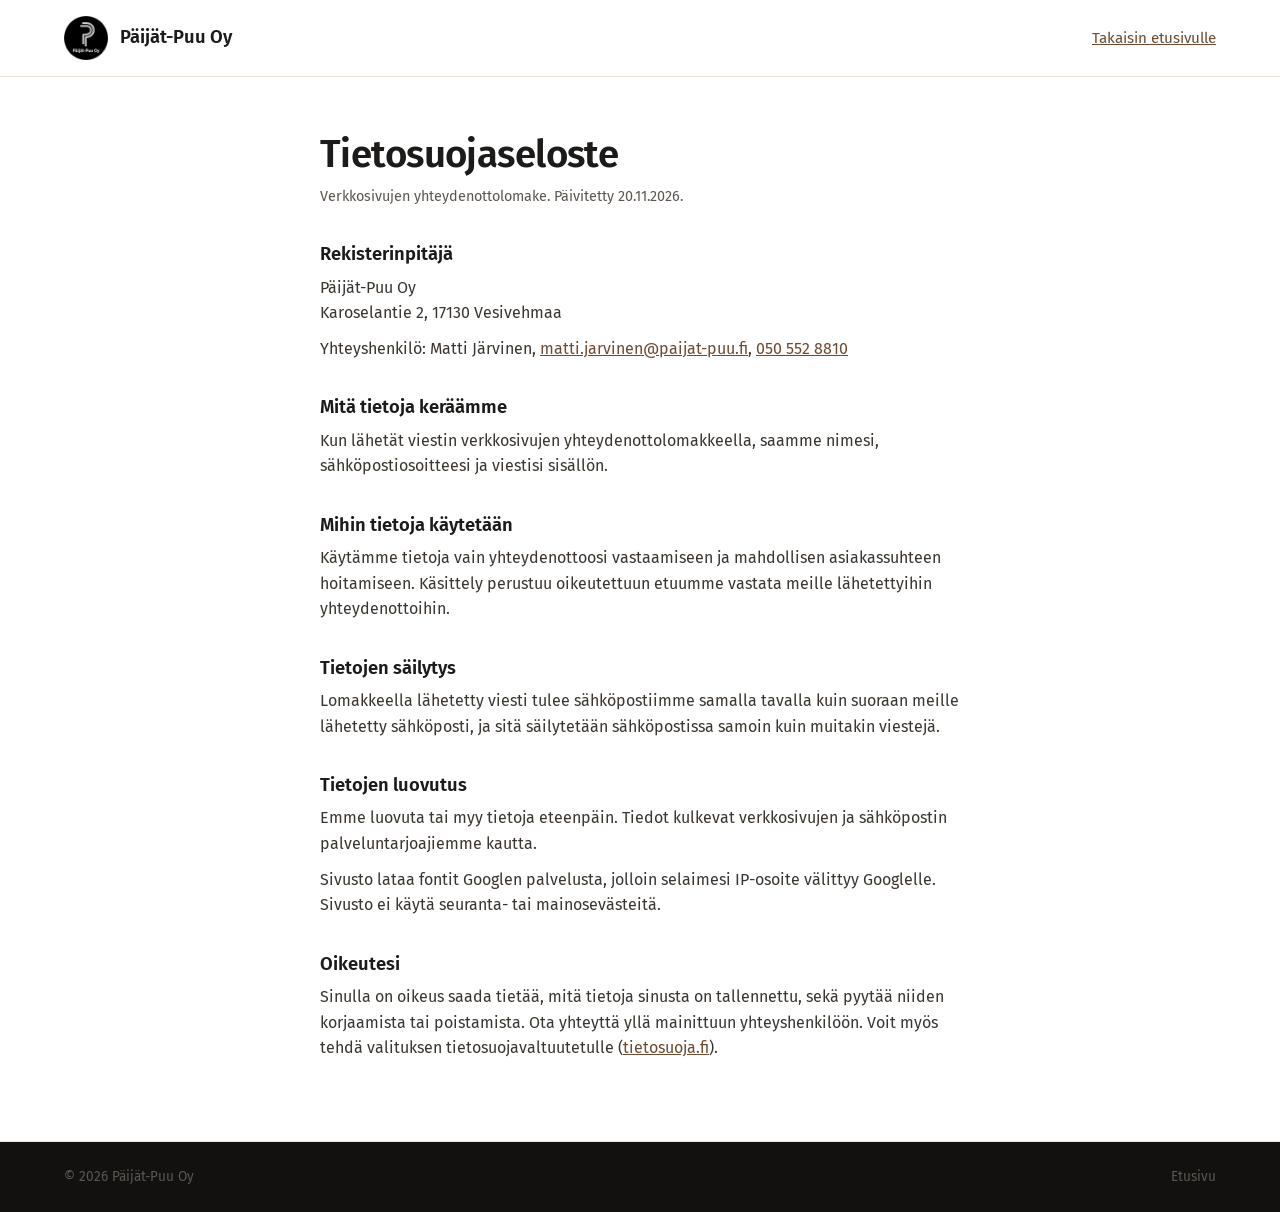
==== tietosuoja.html @ 306f56ef "Add files via upload" ====
<!doctype html>
<html lang="fi">
<head>
<meta charset="utf-8">
<meta name="viewport" content="width=device-width, initial-scale=1">
<title>Tietosuojaseloste – Päijät-Puu Oy</title>
<meta name="robots" content="noindex">
<link rel="icon" href="img/logo.png">
<link rel="preconnect" href="https://fonts.googleapis.com">
<link href="https://fonts.googleapis.com/css2?family=Fira+Sans:wght@400;500;600&display=swap" rel="stylesheet">
<link rel="stylesheet" href="style.css?v=33">
</head>
<body class="doc-page">

<header class="doc-top">
  <a class="logo" href="index.html" aria-label="Päijät-Puu Oy, etusivu"><img src="img/logo.png" alt="" width="44" height="44"><span>Päijät-Puu Oy</span></a>
  <a class="doc-back" href="index.html">Takaisin etusivulle</a>
</header>

<main class="doc">
  <h1>Tietosuojaseloste</h1>
  <p class="doc-meta">Verkkosivujen yhteydenottolomake. Päivitetty 20.11.2026.</p>

  <h2>Rekisterinpitäjä</h2>
  <p>Päijät-Puu Oy<br>Karoselantie 2, 17130 Vesivehmaa</p>
  <p>Yhteyshenkilö: Matti Järvinen, <a href="mailto:matti.jarvinen@paijat-puu.fi">matti.jarvinen@paijat-puu.fi</a>, <a href="tel:+358505528810">050 552 8810</a></p>

  <h2>Mitä tietoja keräämme</h2>
  <p>Kun lähetät viestin verkkosivujen yhteydenottolomakkeella, saamme nimesi, sähköpostiosoitteesi ja viestisi sisällön.</p>

  <h2>Mihin tietoja käytetään</h2>
  <p>Käytämme tietoja vain yhteydenottoosi vastaamiseen ja mahdollisen asiakassuhteen hoitamiseen. Käsittely perustuu oikeutettuun etuumme vastata meille lähetettyihin yhteydenottoihin.</p>

  <h2>Tietojen säilytys</h2>
  <p>Lomakkeella lähetetty viesti tulee sähköpostiimme samalla tavalla kuin suoraan meille lähetetty sähköposti, ja sitä säilytetään sähköpostissa samoin kuin muitakin viestejä.</p>

  <h2>Tietojen luovutus</h2>
  <!-- Verkkosivujen ja sähköpostin palveluntarjoajien nimet voidaan lisätä tähän myöhemmin. -->
  <p>Emme luovuta tai myy tietoja eteenpäin. Tiedot kulkevat verkkosivujen ja sähköpostin palveluntarjoajiemme kautta.</p>
  <p>Sivusto lataa fontit Googlen palvelusta, jolloin selaimesi IP-osoite välittyy Googlelle. Sivusto ei käytä seuranta- tai mainosevästeitä.</p>

  <h2>Oikeutesi</h2>
  <p>Sinulla on oikeus saada tietää, mitä tietoja sinusta on tallennettu, sekä pyytää niiden korjaamista tai poistamista. Ota yhteyttä yllä mainittuun yhteyshenkilöön. Voit myös tehdä valituksen tietosuojavaltuutetulle (<a href="https://tietosuoja.fi" target="_blank" rel="noopener">tietosuoja.fi</a>).</p>
</main>

<footer class="doc-footer">
  <span>© 2026 Päijät-Puu Oy</span>
  <a href="index.html">Etusivu</a>
</footer>

</body>
</html>
---- style.css ----
:root {
  --black: #121110;
  --white: #ffffff;
  --birch: #f3ede3;     /* light birch, used for quiet sections */
  --veneer: #e9d3ad;    /* pale veneer, used on dark */
  --walnut: #6e4b30;    /* walnut, the accent */
  --walnut-dark: #4f3522;
  --ink: #1d1b19;
  --muted: #5c5650;
  --pad: 5vw;
  --header-h: 80px;
}

* { box-sizing: border-box; margin: 0; }
@media (prefers-reduced-motion: no-preference) { html { scroll-behavior: smooth; } }
body {
  background: var(--white); color: var(--ink);
  font: 400 18px/1.6 "Fira Sans", "Helvetica Neue", Arial, sans-serif;
}
img { display: block; max-width: 100%; height: auto; }
a { color: inherit; }
a:focus-visible, button:focus-visible { outline: 2px solid var(--walnut); outline-offset: 3px; }
h1, h2 { font-weight: 600; letter-spacing: -.015em; line-height: 1.1; }
h1 { font-size: clamp(2.6rem, 6vw, 4.6rem); }
h2 { font-size: clamp(1.8rem, 3.2vw, 2.6rem); }
p { color: var(--muted); }

.btn {
  display: inline-block; background: var(--walnut); color: var(--white);
  font: 500 1rem "Fira Sans", sans-serif; text-decoration: none;
  padding: 13px 28px; border: 0; border-radius: 4px; cursor: pointer;
}
.btn:hover { background: var(--walnut-dark); }
.btn-small { padding: 9px 20px; font-size: .95rem; }
.text-link { display: inline-block; margin-top: 26px; font-weight: 500; color: var(--walnut); text-underline-offset: 5px; }

/* header */
.top { display: flex; align-items: center; gap: 36px; height: var(--header-h); padding: 0 var(--pad); }
.logo { display: flex; align-items: center; gap: 12px; text-decoration: none; font-weight: 600; font-size: 1.15rem; }
.logo img { width: 52px; height: 52px; }
nav { display: flex; gap: 30px; margin-left: auto; }
nav a { text-decoration: none; font-weight: 500; font-size: .97rem; }
nav a:hover { color: var(--walnut); }
nav .nav-cta { display: none; }

/* mobile menu button (hidden on desktop) */
.top { position: relative; z-index: 20; background: var(--white); }
.menu-toggle {
  display: none; margin-left: auto; width: 46px; height: 46px; padding: 12px 10px;
  background: none; border: 0; border-radius: 4px; cursor: pointer;
  flex-direction: column; justify-content: space-between;
}
.menu-toggle span { display: block; height: 2px; background: var(--ink); border-radius: 2px; transition: transform .2s, opacity .2s; }
.menu-open .menu-toggle span:nth-child(1) { transform: translateY(9px) rotate(45deg); }
.menu-open .menu-toggle span:nth-child(2) { opacity: 0; }
.menu-open .menu-toggle span:nth-child(3) { transform: translateY(-9px) rotate(-45deg); }
/* mobile menu fades in and slides down slightly */
@keyframes menu-in {
  from { opacity: 0; transform: translateY(-8px); }
  to { opacity: 1; transform: translateY(0); }
}
@media (prefers-reduced-motion: reduce) {
  .menu-toggle span { transition: none; }
  .menu-open nav { animation: none; }
}

/* hero: black, left-aligned title, bent veneer layers echoing the logo */
.hero {
  background: var(--black); color: var(--white);
  display: grid; grid-template-columns: 1fr 1fr; align-items: center;
  /* header + first section fill exactly one screen */
  min-height: calc(100vh - var(--header-h));
  min-height: calc(100svh - var(--header-h));
}
.hero-text { padding: 80px 0 80px var(--pad); }
.hero h1 { color: var(--veneer); }
.hero p { color: #d8d2c9; font-size: 1.2rem; max-width: 26em; margin: 24px 0 36px; }
.hero .btn { background: var(--veneer); color: var(--black); }
.hero .btn:hover { background: var(--white); }
/* layers fill the right half without stretching the section's height */
.hero { position: relative; }
.hero-art { position: absolute; top: 0; right: 0; width: 50%; height: 100%; }

/* photo + text */
.intro {
  display: grid; grid-template-columns: 1.1fr 1fr; gap: 6vw; align-items: center;
  padding: 80px var(--pad);
}
/* image never taller than ~65% of the screen, so the section fits in view */
.intro-img { width: 100%; height: min(65vh, 600px); object-fit: cover; border-radius: 4px; }
.intro-text p { margin-top: 18px; max-width: 30em; }
.intro-text h2 { max-width: 14em; }

.materials { background: var(--birch); padding: 100px var(--pad); }
.materials-head { max-width: 640px; }
.materials-head p { margin-top: 16px; font-size: 1.1rem; }

/* materials: three columns, large photo on top like the rest of the page */
.mat-cols { display: grid; grid-template-columns: repeat(3, 1fr); gap: 40px; margin-top: 52px; }
.mat-cols img { width: 100%; aspect-ratio: 4 / 3; object-fit: cover; border-radius: 4px; }
.mat-cols h3 { font-size: 1.3rem; font-weight: 600; letter-spacing: -.01em; line-height: 1.25; margin-top: 22px; }
.mat-cols p { margin-top: 12px; font-size: 1rem; color: #3b352f; }

/* product gallery: mosaic of different tile sizes, two rows tall so the
   section still fits on one screen */
.products { padding: 72px var(--pad); }
.gallery {
  display: grid; gap: 14px; margin-top: 36px;
  grid-template-columns: 1.7fr 1fr 1fr 1.15fr;
  /* height follows the width, so tile shapes stay the same on every screen:
     small tiles are roughly square, the big chair and the ramp are portrait */
  /* always full width; row height follows the width (≈ square small tiles),
     capped on very wide screens so the section doesn't grow too tall */
  grid-template-rows: repeat(2, min(20.4vw, 37vh));
  grid-template-areas:
    "a b c f"
    "a d e f";
}
.gallery img { min-height: 0; }
.gallery .gf { object-position: center 80%; } /* keep the ramp itself in view */
.gallery img { width: 100%; height: 100%; object-fit: cover; border-radius: 4px; }
.gallery .ga { grid-area: a; }
.gallery .gb { grid-area: c; }
.gallery .gc { grid-area: b; }
.gallery .gd { grid-area: d; }
.gallery .ge { grid-area: f; }
.gallery .gf { grid-area: e; }
/* white tile so the image's own white circle blends away */
.gallery .contain { object-fit: contain; background: var(--white); padding: 6%; border: 1px solid #ece4d6; }

/* pale veneer tone, same as the hero lines */
.band { background: #ead8b8; color: var(--ink); padding: 90px var(--pad); }
.band h2 { max-width: 20em; }
.band p { color: #4a3a2b; max-width: 36em; margin-top: 18px; font-size: 1.1rem; }
/* contact: dark card with the hero's veneer layers next to the form */
.contact {
  display: grid; grid-template-columns: 1fr 1fr; gap: 28px; align-items: stretch;
  padding: 90px var(--pad);
}
.contact-info {
  position: relative; overflow: hidden; border-radius: 4px;
  /* bottom padding reserves room for the corner decoration so it never covers text */
  background: var(--black); color: var(--white); padding: 48px 48px 200px;
}
.contact-info::after {
  content: ""; position: absolute; right: -60px; bottom: -60px; width: 240px; height: 240px;
  background: url("data:image/svg+xml,%3Csvg xmlns='http://www.w3.org/2000/svg' viewBox='0 0 300 300'%3E%3Cg fill='none' stroke-width='9'%3E%3Cpath stroke='%23e9d3ad' d='M60 300V170A110 110 0 0 1 170 60H300'/%3E%3Cpath stroke='%237a5639' d='M71 300V170A99 99 0 0 1 170 71H300'/%3E%3Cpath stroke='%23e9d3ad' d='M82 300V170A88 88 0 0 1 170 82H300'/%3E%3Cpath stroke='%23c9a678' d='M93 300V170A77 77 0 0 1 170 93H300'/%3E%3Cpath stroke='%23e9d3ad' d='M104 300V170A66 66 0 0 1 170 104H300'/%3E%3C/g%3E%3C/svg%3E") no-repeat;
  opacity: .9; pointer-events: none;
}
.contact-info h2 { color: var(--veneer); }
.address { color: #e6dfd4; font-size: 1.15rem; line-height: 1.7; margin-top: 24px; }
.person { margin-top: 32px; padding-top: 28px; border-top: 1px solid #3a342e; position: relative; z-index: 1; }
.person div:last-child { display: flex; flex-direction: column; gap: 4px; min-width: 0; }
.person strong { font-size: 1.25rem; font-weight: 600; margin-bottom: 6px; }
.person a { color: var(--veneer); font-size: 1.15rem; text-underline-offset: 4px; }
.person a:hover { color: var(--white); }
.person a[href^="tel"] { white-space: nowrap; }
.contact-info a:focus-visible { outline-color: var(--veneer); }
form { display: grid; gap: 16px; background: var(--birch); padding: 40px; border-radius: 4px; }
label { display: grid; gap: 6px; font-size: .95rem; font-weight: 500; }
input, textarea {
  font: inherit; font-weight: 400; background: var(--white); color: var(--ink);
  border: 1px solid #d6ccbc; border-radius: 4px; padding: 11px 13px;
}
input:focus, textarea:focus { outline: 2px solid var(--walnut); outline-offset: -1px; }
form .btn { justify-self: start; margin-top: 4px; }
.form-status { padding: 12px 14px; border-radius: 4px; font-weight: 500; }
.form-status.ok { background: #e3eedf; color: #24451f; }
.form-status.virhe { background: #f6e1db; color: #7a2412; }
/* honeypot field, kept off-screen rather than display:none so bots still fill it */
.hp { position: absolute; left: -10000px; width: 1px; height: 1px; overflow: hidden; }

footer {
  background: var(--black); color: #cfc9c0;
  display: flex; flex-wrap: wrap; gap: 30px 70px; align-items: center;
  padding: 48px var(--pad); font-size: .95rem;
}
.footer-logo { width: 110px; height: 110px; }
footer p { color: inherit; line-height: 1.7; }
footer a { text-decoration: none; }
footer a:hover { text-decoration: underline; }
footer a:focus-visible { outline-color: var(--veneer); }
/* small legal line at the very bottom */
.footer-legal {
  flex-basis: 100%; display: flex; gap: 24px; flex-wrap: wrap;
  padding-top: 20px; border-top: 1px solid #2c2824; font-size: .8rem; color: #8f877d;
}
.footer-legal a { color: inherit; }
.form-note { font-size: .8rem; color: var(--muted); margin-top: -4px; }
.form-note a { color: inherit; }

/* privacy policy page */
.doc-page { background: var(--white); }
.doc-top {
  display: flex; align-items: center; justify-content: space-between; gap: 16px;
  padding: 16px var(--pad); border-bottom: 1px solid #ece4d6;
}
.doc-top .logo img { width: 44px; height: 44px; }
.doc-back { font-size: .95rem; color: var(--walnut); white-space: nowrap; }
/* narrow phones: logo alone is enough here, so the back link gets room on one line */
@media (max-width: 480px) {
  .doc-top .logo span { display: none; }
}
.doc { max-width: 680px; margin: 0 auto; padding: 56px 20px 80px; }
.doc h1 { font-size: clamp(1.8rem, 5vw, 2.4rem); }
.doc h2 { font-size: 1.15rem; margin-top: 36px; letter-spacing: 0; }
.doc p { margin-top: 10px; color: #3b352f; font-size: 1rem; }
.doc a { color: var(--walnut); }
.doc-meta { color: var(--muted) !important; font-size: .9rem !important; }
.doc-footer {
  display: flex; justify-content: space-between; gap: 16px;
  padding: 24px var(--pad); border-top: 1px solid #ece4d6; font-size: .85rem; color: var(--muted);
}
.doc-footer a { color: inherit; }
/* Puuteollisuus ry membership logo, links to their site */
.member { margin-left: auto; display: block; padding: 6px; border-radius: 6px; }
.member img { width: 140px; height: auto; }
.member:hover { opacity: .85; }

@media (max-width: 860px) {
  :root { --pad: 20px; }
  .top { gap: 16px; }
  .top-cta { display: none; }
  /* company name stays on one line; it keeps full size down to ~355px wide,
     then shrinks with the screen (logo shrinks a little too) */
  .logo { min-width: 0; gap: 10px; }
  .logo span { white-space: nowrap; font-size: clamp(.8rem, 5.2vw, 1.15rem); }
  .logo img { width: clamp(38px, 14vw, 52px); height: auto; }
  /* hero title keeps its size on normal phones, shrinks only on very narrow screens */
  .hero h1 { font-size: clamp(1.8rem, 11vw, 2.6rem); }
  /* let grid columns shrink on very narrow screens instead of widening the page */
  .hero > *, .intro > *, .contact > * { min-width: 0; }
  .contact-info h2 { overflow-wrap: anywhere; }
  .menu-toggle { display: flex; }
  /* collapsed menu drops down below the bar */
  nav {
    display: none; position: absolute; top: 100%; left: 0; right: 0;
    flex-direction: column; gap: 0; margin: 0;
    background: var(--white); padding: 8px var(--pad) 24px;
    border-top: 1px solid #ece4d6; box-shadow: 0 12px 24px rgba(0, 0, 0, .12);
  }
  .menu-open nav { display: flex; animation: menu-in .2s ease-out; }
  nav a { padding: 14px 0; font-size: 1.1rem; border-bottom: 1px solid #f0ebe2; }
  nav .nav-cta { display: block; margin-top: 18px; padding: 14px; text-align: center; border-bottom: 0; color: var(--white); }
  nav .nav-cta:hover { color: var(--white); }
  /* phones: layers become a large toned-down backdrop behind the centred text */
  .hero { grid-template-columns: 1fr; align-content: center; }
  .hero-text { position: relative; z-index: 1; padding: 40px var(--pad); }
  .hero-art { width: 100%; height: 100%; opacity: .28; }
  .intro, .contact { grid-template-columns: 1fr; gap: 36px; padding: 64px var(--pad); }
  .intro-img { height: 300px; }
  .materials, .products, .band { padding: 64px var(--pad); }
  .mat-cols { grid-template-columns: 1fr; gap: 48px; }
  .member { margin-left: 0; }
  /* phones/tablets: wide tiles at top and bottom, squares between; sizes follow the width */
  .gallery {
    grid-template-columns: 1fr 1fr; gap: 10px;
    aspect-ratio: auto; grid-template-rows: none;
    grid-template-areas: "a a" "b c" "d e" "f f";
  }
  /* square tiles everywhere, so the big chair and the ramp aren't cut off */
  .gallery img { aspect-ratio: 1; }
  .gallery .gf { object-position: center 70%; }
  .contact { gap: 20px; }
  .contact-info { padding: 36px 26px 130px; }
  .contact-info::after { width: 170px; height: 170px; right: -50px; bottom: -50px; }
  .person a { font-size: 1.05rem; overflow-wrap: anywhere; }
  form { padding: 26px 20px; }
}
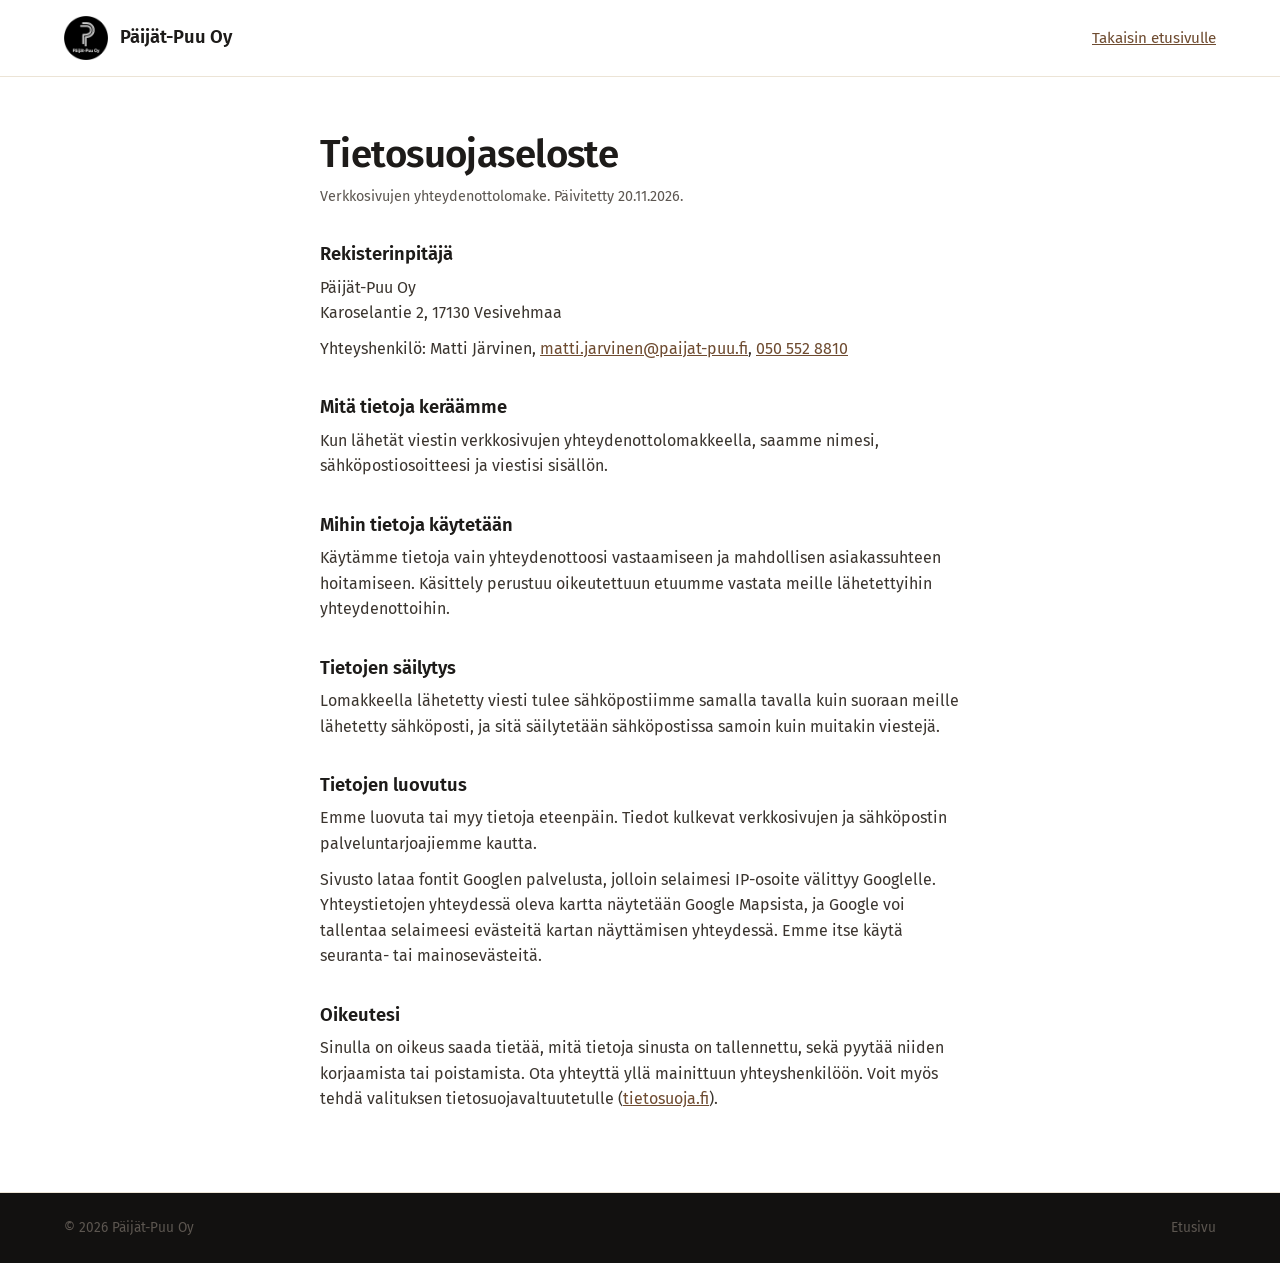
==== commit 88605b79: "Add files via upload" ====
--- a/tietosuoja.html
+++ b/tietosuoja.html
@@ -8,7 +8,7 @@
 <link rel="icon" href="img/logo.png">
 <link rel="preconnect" href="https://fonts.googleapis.com">
 <link href="https://fonts.googleapis.com/css2?family=Fira+Sans:wght@400;500;600&display=swap" rel="stylesheet">
-<link rel="stylesheet" href="style.css?v=33">
+<link rel="stylesheet" href="style.css?v=42">
 </head>
 <body class="doc-page">
 
@@ -37,7 +37,7 @@
   <h2>Tietojen luovutus</h2>
   <!-- Verkkosivujen ja sähköpostin palveluntarjoajien nimet voidaan lisätä tähän myöhemmin. -->
   <p>Emme luovuta tai myy tietoja eteenpäin. Tiedot kulkevat verkkosivujen ja sähköpostin palveluntarjoajiemme kautta.</p>
-  <p>Sivusto lataa fontit Googlen palvelusta, jolloin selaimesi IP-osoite välittyy Googlelle. Sivusto ei käytä seuranta- tai mainosevästeitä.</p>
+  <p>Sivusto lataa fontit Googlen palvelusta, jolloin selaimesi IP-osoite välittyy Googlelle. Yhteystietojen yhteydessä oleva kartta näytetään Google Mapsista, ja Google voi tallentaa selaimeesi evästeitä kartan näyttämisen yhteydessä. Emme itse käytä seuranta- tai mainosevästeitä.</p>
 
   <h2>Oikeutesi</h2>
   <p>Sinulla on oikeus saada tietää, mitä tietoja sinusta on tallennettu, sekä pyytää niiden korjaamista tai poistamista. Ota yhteyttä yllä mainittuun yhteyshenkilöön. Voit myös tehdä valituksen tietosuojavaltuutetulle (<a href="https://tietosuoja.fi" target="_blank" rel="noopener">tietosuoja.fi</a>).</p>
--- a/style.css
+++ b/style.css
@@ -64,22 +64,24 @@
   .menu-open nav { animation: none; }
 }
 
-/* hero: black, left-aligned title, bent veneer layers echoing the logo */
+/* hero: full-screen lake photo with a dark overlay, text centred on top */
 .hero {
-  background: var(--black); color: var(--white);
-  display: grid; grid-template-columns: 1fr 1fr; align-items: center;
+  position: relative; display: grid; place-items: center; text-align: center;
+  color: var(--white);
+  background: linear-gradient(rgba(10, 12, 18, .45), rgba(10, 12, 18, .45)),
+              url("img/etusivu.webp") center / cover no-repeat, #2b3440;
   /* header + first section fill exactly one screen */
   min-height: calc(100vh - var(--header-h));
   min-height: calc(100svh - var(--header-h));
 }
-.hero-text { padding: 80px 0 80px var(--pad); }
-.hero h1 { color: var(--veneer); }
-.hero p { color: #d8d2c9; font-size: 1.2rem; max-width: 26em; margin: 24px 0 36px; }
-.hero .btn { background: var(--veneer); color: var(--black); }
-.hero .btn:hover { background: var(--white); }
-/* layers fill the right half without stretching the section's height */
-.hero { position: relative; }
-.hero-art { position: absolute; top: 0; right: 0; width: 50%; height: 100%; }
+.hero-text { padding: 80px var(--pad); }
+.hero h1 { color: var(--white); text-shadow: 0 2px 16px rgba(0, 0, 0, .35); }
+.hero p {
+  color: var(--white); font-size: clamp(1.2rem, 2.4vw, 1.9rem); line-height: 1.3;
+  margin: 22px auto 44px; max-width: 26em; text-shadow: 0 2px 12px rgba(0, 0, 0, .35);
+}
+.hero .btn { background: rgba(30, 30, 30, .9); color: var(--white); padding: 14px 32px; }
+.hero .btn:hover { background: var(--black); }
 
 /* photo + text */
 .intro {
@@ -101,32 +103,16 @@
 .mat-cols h3 { font-size: 1.3rem; font-weight: 600; letter-spacing: -.01em; line-height: 1.25; margin-top: 22px; }
 .mat-cols p { margin-top: 12px; font-size: 1rem; color: #3b352f; }
 
-/* product gallery: mosaic of different tile sizes, two rows tall so the
-   section still fits on one screen */
 .products { padding: 72px var(--pad); }
+/* product gallery: four square tiles per row, two rows, centred.
+   The client's photos are small (250 px), so tiles stay under ~270 px wide. */
+.products h2 { text-align: center; }
 .gallery {
-  display: grid; gap: 14px; margin-top: 36px;
-  grid-template-columns: 1.7fr 1fr 1fr 1.15fr;
-  /* height follows the width, so tile shapes stay the same on every screen:
-     small tiles are roughly square, the big chair and the ramp are portrait */
-  /* always full width; row height follows the width (≈ square small tiles),
-     capped on very wide screens so the section doesn't grow too tall */
-  grid-template-rows: repeat(2, min(20.4vw, 37vh));
-  grid-template-areas:
-    "a b c f"
-    "a d e f";
-}
-.gallery img { min-height: 0; }
-.gallery .gf { object-position: center 80%; } /* keep the ramp itself in view */
-.gallery img { width: 100%; height: 100%; object-fit: cover; border-radius: 4px; }
-.gallery .ga { grid-area: a; }
-.gallery .gb { grid-area: c; }
-.gallery .gc { grid-area: b; }
-.gallery .gd { grid-area: d; }
-.gallery .ge { grid-area: f; }
-.gallery .gf { grid-area: e; }
-/* white tile so the image's own white circle blends away */
-.gallery .contain { object-fit: contain; background: var(--white); padding: 6%; border: 1px solid #ece4d6; }
+  display: grid; gap: 30px; margin: 44px auto 0;
+  grid-template-columns: repeat(4, 1fr);
+  max-width: 1170px;
+}
+.gallery img { width: 100%; height: auto; aspect-ratio: 1; object-fit: cover; }
 
 /* pale veneer tone, same as the hero lines */
 .band { background: #ead8b8; color: var(--ink); padding: 90px var(--pad); }
@@ -243,27 +229,38 @@
   nav a { padding: 14px 0; font-size: 1.1rem; border-bottom: 1px solid #f0ebe2; }
   nav .nav-cta { display: block; margin-top: 18px; padding: 14px; text-align: center; border-bottom: 0; color: var(--white); }
   nav .nav-cta:hover { color: var(--white); }
-  /* phones: layers become a large toned-down backdrop behind the centred text */
-  .hero { grid-template-columns: 1fr; align-content: center; }
-  .hero-text { position: relative; z-index: 1; padding: 40px var(--pad); }
-  .hero-art { width: 100%; height: 100%; opacity: .28; }
+  .hero-text { padding: 40px var(--pad); }
   .intro, .contact { grid-template-columns: 1fr; gap: 36px; padding: 64px var(--pad); }
   .intro-img { height: 300px; }
   .materials, .products, .band { padding: 64px var(--pad); }
   .mat-cols { grid-template-columns: 1fr; gap: 48px; }
   .member { margin-left: 0; }
-  /* phones/tablets: wide tiles at top and bottom, squares between; sizes follow the width */
-  .gallery {
-    grid-template-columns: 1fr 1fr; gap: 10px;
-    aspect-ratio: auto; grid-template-rows: none;
-    grid-template-areas: "a a" "b c" "d e" "f f";
-  }
-  /* square tiles everywhere, so the big chair and the ramp aren't cut off */
-  .gallery img { aspect-ratio: 1; }
-  .gallery .gf { object-position: center 70%; }
+  .gallery { grid-template-columns: repeat(2, 1fr); gap: 10px; }
   .contact { gap: 20px; }
   .contact-info { padding: 36px 26px 130px; }
   .contact-info::after { width: 170px; height: 170px; right: -50px; bottom: -50px; }
   .person a { font-size: 1.05rem; overflow-wrap: anywhere; }
   form { padding: 26px 20px; }
 }
+
+/* tablets: four per row so the small photos aren't stretched */
+@media (min-width: 560px) and (max-width: 860px) {
+  .gallery { grid-template-columns: repeat(4, 1fr); }
+}
+
+/* Google map under the contact card and form, full width of the section */
+/* map and building photo side by side under the contact card and form */
+/* photo on the left, map on the right, both in the photo's own shape (545:330)
+   so the photo is never cropped; together they span the full width */
+.location { grid-column: 1 / -1; display: grid; grid-template-columns: repeat(2, minmax(0, 1fr)); gap: 28px; }
+.map { border-radius: 4px; overflow: hidden; background: var(--birch); }
+.map iframe { display: block; width: 100%; height: auto; aspect-ratio: 545 / 330; border: 0; }
+.location-photo { width: 100%; height: auto; aspect-ratio: 545 / 330; object-fit: cover; border-radius: 4px; }
+@media (max-width: 860px) {
+  /* phones: photo goes under the map */
+  .location { grid-template-columns: minmax(0, 1fr); gap: 20px; }
+  .location-photo { order: 2; } /* phones: photo under the map */
+}
+
+/* hero button text in capitals, as in the client's example */
+.hero-btn { text-transform: uppercase; letter-spacing: .04em; font-size: .95rem; }
